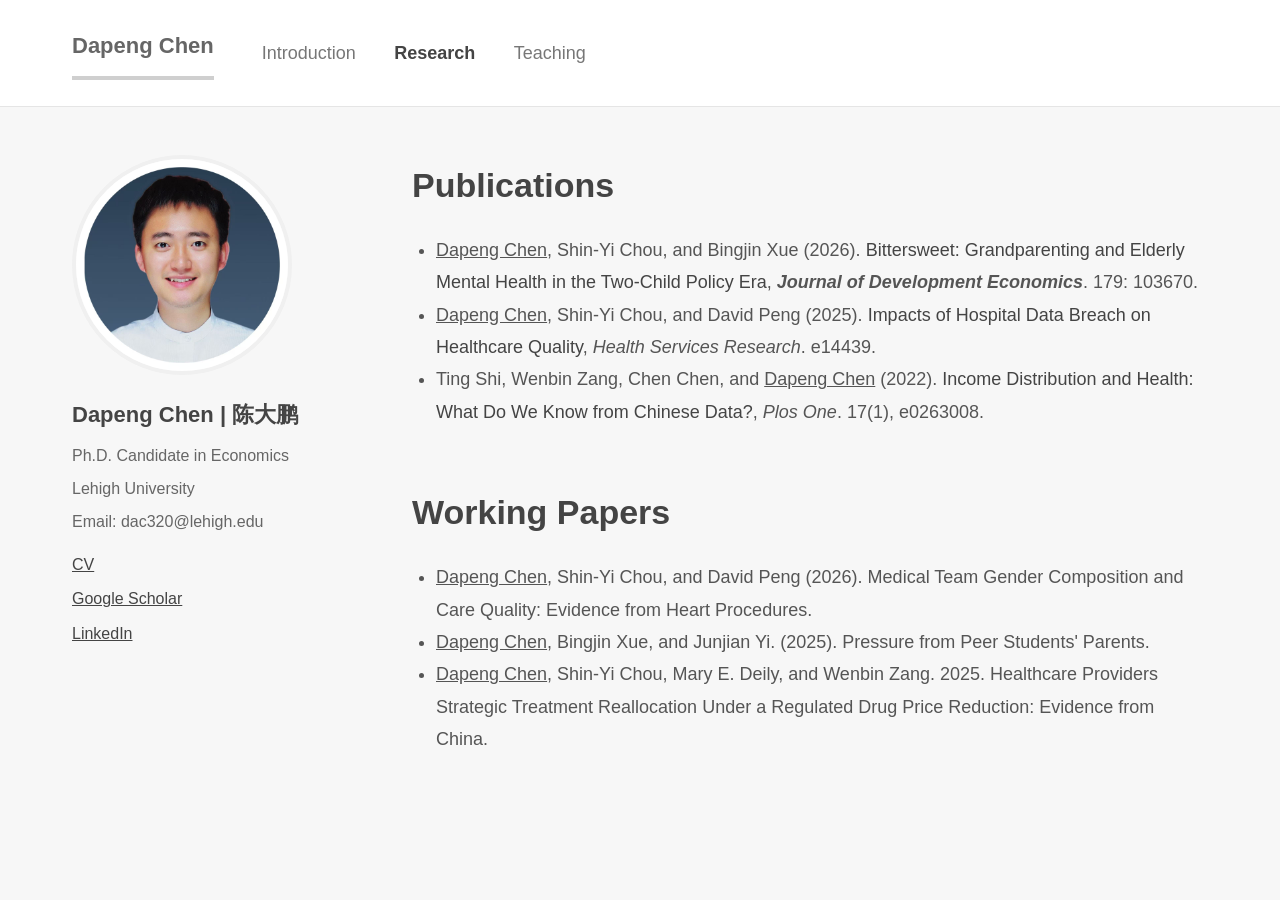
==== research.html @ 806af9d9 "Update research.html" ====
<!doctype html>
<html lang="en">
<head>
  <meta charset="UTF-8">
  <meta name="viewport" content="width=device-width, initial-scale=1.0">
  <title>Dapeng Chen | Research</title>
  <link rel="stylesheet" href="style.css">
</head>
<body>
  <header class="site-header">
    <div class="header-inner">
      <a href="index.html" class="site-title">Dapeng Chen</a>
      <nav class="nav">
        <a href="index.html">Introduction</a>
        <a href="research.html" class="active">Research</a>
        <a href="teaching.html">Teaching</a>
      </nav>
    </div>
  </header>

  <main class="page">
    <aside class="sidebar">
      <img src="profile.jpg" alt="Dapeng Chen" class="profile-photo">

      <div class="profile-name">Dapeng Chen | 陈大鹏</div>
      <div class="profile-line">Ph.D. Candidate in Economics</div>
      <div class="profile-line">Lehigh University</div>
      <div class="profile-line">Email: dac320@lehigh.edu</div>

      <div class="profile-links">
        <a href="https://drive.google.com/file/d/1LRBIiUbtvC-Ue6EfIoA8NzujQjFqVVq4/view?usp=drive_link">CV</a>
        <a href="https://scholar.google.com/citations?user=yfBM8U8AAAAJ&hl=en">Google Scholar</a>
        <a href="https://www.linkedin.com/in/dapeng-chen-15837a333/">LinkedIn</a>
      </div>
    </aside>

    <section>
      
       <div class="content-section">
        <h2>Publications</h2>
        <ul class = "pub-list">
          <li><u>Dapeng Chen</u>, Shin-Yi Chou, and Bingjin Xue (2026). <a href="https://www.sciencedirect.com/science/article/abs/pii/S0304387825002214">Bittersweet: Grandparenting and Elderly Mental Health in the Two-Child Policy Era</a>, 
            <strong><em>Journal of Development Economics</em></strong>. 179: 103670.</li>
          <li><u>Dapeng Chen</u>, Shin-Yi Chou, and David Peng (2025). <a href="https://onlinelibrary.wiley.com/doi/abs/10.1111/1475-6773.14439">Impacts of Hospital Data Breach on Healthcare Quality</a>,
            <em>Health Services Research</em>. e14439.</li>
          <li>Ting Shi, Wenbin Zang, Chen Chen, and <u>Dapeng Chen</u> (2022). <a href="https://journals.plos.org/plosone/article?id=10.1371/journal.pone.0263008">Income Distribution and Health: What Do We Know from Chinese Data?</a>,
            <em>Plos One</em>. 17(1), e0263008.</li>
        </ul>
      </div>

      <div class="content-section">
        <h2>Working Papers</h2>
        <ul>
          <li><u>Dapeng Chen</u>, Shin-Yi Chou, and David Peng (2026). Medical Team Gender Composition and Care Quality: Evidence from Heart Procedures.</li>
          <li><u>Dapeng Chen</u>, Bingjin Xue, and Junjian Yi. (2025). Pressure from Peer Students' Parents.</li>
          <li><u>Dapeng Chen</u>, Shin-Yi Chou, Mary E. Deily, and Wenbin Zang. 2025. Healthcare Providers Strategic Treatment Reallocation Under a Regulated Drug Price Reduction: 
            Evidence from China.
</li>
        </ul>
      </div>

     
    </section>
  </main>
</body>
</html>
---- style.css ----
@import url('https://fonts.googleapis.com/css2?family=Lato:wght@300;400;700&display=swap');

* {
  box-sizing: border-box;
}

body {
  margin: 0;
  font-family: 'Inter', 'Helvetica Neue', Arial, sans-serif;
  background: #f7f7f7;
  color: #4a4a4a;
  line-height: 1.8;
}

a {
  color: #444;
  text-decoration: none;
}

a:hover {
  text-decoration: underline;
}

.site-header {
  background: #ffffff;
  border-bottom: 1px solid #e5e5e5;
}

.header-inner {
  max-width: 1200px;
  margin: 0 auto;
  padding: 26px 32px;
  display: flex;
  align-items: center;
  gap: 48px;
}

.site-title {
  font-size: 22px;
  font-weight: 700;
  color: #666;
  padding-bottom: 10px;
  border-bottom: 4px solid #cfcfcf;
}

.nav a {
  margin-right: 34px;
  font-size: 18px;
  color: #777;
}

.nav a.active {
  color: #444;
  font-weight: 700;
}

.page {
  max-width: 1200px;
  margin: 48px auto 70px auto;
  padding: 0 32px;
  display: grid;
  grid-template-columns: 260px minmax(0, 1fr);
  gap: 80px;
  align-items: start;
}

.sidebar {
  width: 260px;
}

.profile-photo {
  width: 220px !important;
  height: 220px !important;
  max-width: 220px !important;
  object-fit: cover;
  border-radius: 50%;
  display: block;
  border: 4px solid #f0f0f0;
}

.profile-name {
  margin-top: 20px;
  margin-bottom: 8px;
  font-size: 22px;
  font-weight: 700;
  color: #444;
}

.profile-line {
  font-size: 16px;
  color: #666;
  margin-bottom: 4px;
}

.profile-links {
  margin-top: 14px;
}

.profile-links a {
  display: block;
  margin-bottom: 6px;
  text-decoration: underline;
}

.content-section {
  margin-bottom: 54px;
}

.content-section h2 {
  font-size: 34px;
  font-weight: 700;
  color: #444;
  margin-top: 0;
  margin-bottom: 18px;
}

.content-section p,
.content-section li {
  font-size: 18px;
  color: #555;
}

.content-section ul {
  padding-left: 24px;
}

.highlight {
  font-weight: 700;
  color: #222;
}

@media (max-width: 900px) {
  .header-inner {
    flex-direction: column;
    align-items: flex-start;
    gap: 18px;
  }

  .page {
    grid-template-columns: 1fr;
    gap: 36px;
  }

  .sidebar {
    width: 100%;
  }

  .profile-photo {
    width: 180px !important;
    height: 180px !important;
    max-width: 180px !important;
  }
}
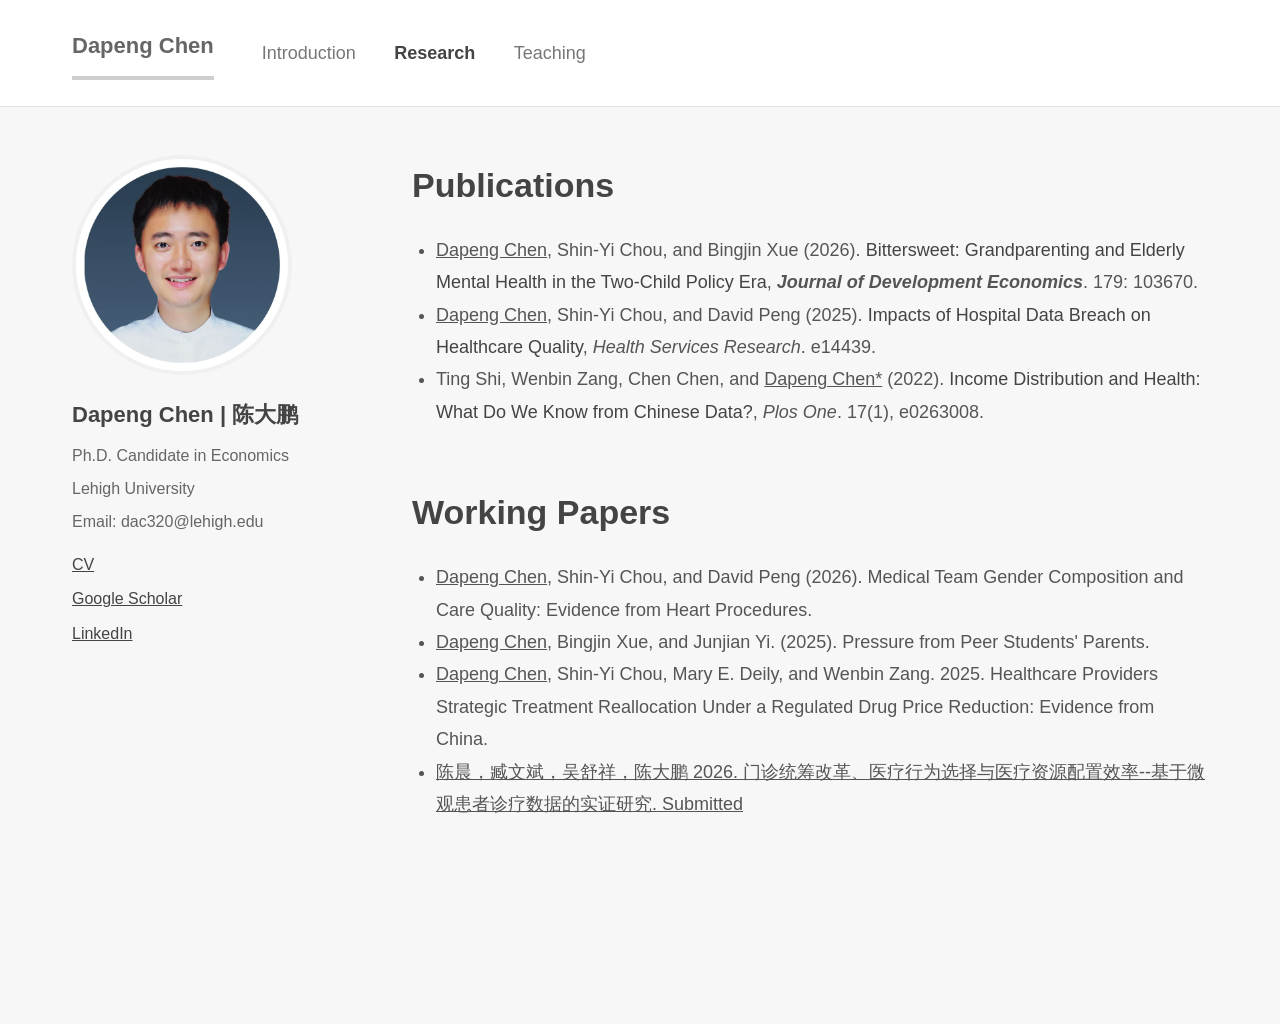
==== commit 3da201ec: "Update research.html" ====
--- a/research.html
+++ b/research.html
@@ -43,7 +43,7 @@
             <strong><em>Journal of Development Economics</em></strong>. 179: 103670.</li>
           <li><u>Dapeng Chen</u>, Shin-Yi Chou, and David Peng (2025). <a href="https://onlinelibrary.wiley.com/doi/abs/10.1111/1475-6773.14439">Impacts of Hospital Data Breach on Healthcare Quality</a>,
             <em>Health Services Research</em>. e14439.</li>
-          <li>Ting Shi, Wenbin Zang, Chen Chen, and <u>Dapeng Chen</u> (2022). <a href="https://journals.plos.org/plosone/article?id=10.1371/journal.pone.0263008">Income Distribution and Health: What Do We Know from Chinese Data?</a>,
+          <li>Ting Shi, Wenbin Zang, Chen Chen, and <u>Dapeng Chen*</u> (2022). <a href="https://journals.plos.org/plosone/article?id=10.1371/journal.pone.0263008">Income Distribution and Health: What Do We Know from Chinese Data?</a>,
             <em>Plos One</em>. 17(1), e0263008.</li>
         </ul>
       </div>
@@ -55,6 +55,7 @@
           <li><u>Dapeng Chen</u>, Bingjin Xue, and Junjian Yi. (2025). Pressure from Peer Students' Parents.</li>
           <li><u>Dapeng Chen</u>, Shin-Yi Chou, Mary E. Deily, and Wenbin Zang. 2025. Healthcare Providers Strategic Treatment Reallocation Under a Regulated Drug Price Reduction: 
             Evidence from China.
+          <li><u>陈晨，臧文斌，吴舒祥，<u>陈大鹏</u> 2026. 门诊统筹改革、医疗行为选择与医疗资源配置效率--基于微观患者诊疗数据的实证研究. Submitted
 </li>
         </ul>
       </div>
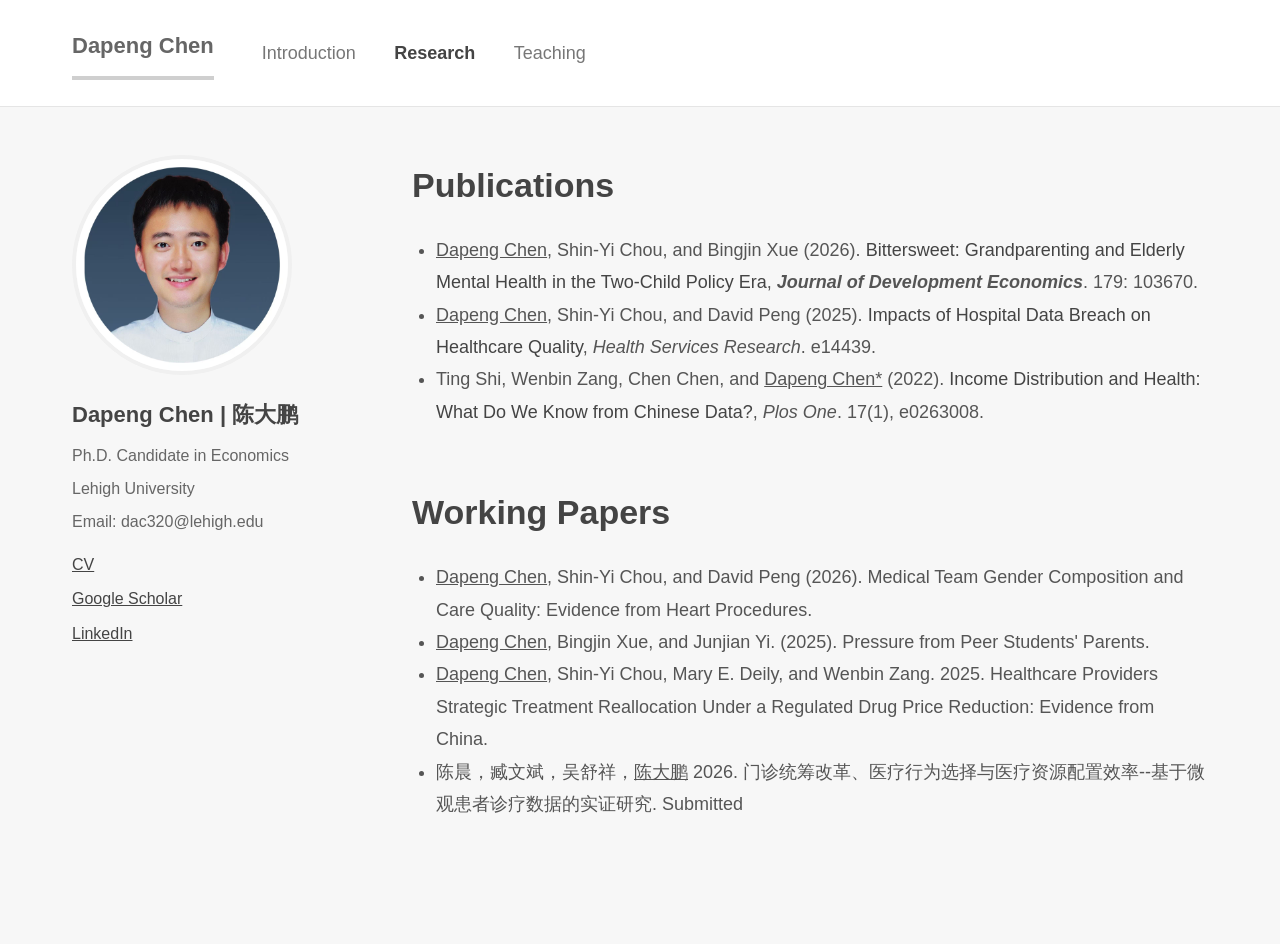
==== commit 22fecb00: "Update research.html" ====
--- a/research.html
+++ b/research.html
@@ -55,7 +55,7 @@
           <li><u>Dapeng Chen</u>, Bingjin Xue, and Junjian Yi. (2025). Pressure from Peer Students' Parents.</li>
           <li><u>Dapeng Chen</u>, Shin-Yi Chou, Mary E. Deily, and Wenbin Zang. 2025. Healthcare Providers Strategic Treatment Reallocation Under a Regulated Drug Price Reduction: 
             Evidence from China.
-          <li><u>陈晨，臧文斌，吴舒祥，<u>陈大鹏</u> 2026. 门诊统筹改革、医疗行为选择与医疗资源配置效率--基于微观患者诊疗数据的实证研究. Submitted
+          <li>陈晨，臧文斌，吴舒祥，<u>陈大鹏</u> 2026. 门诊统筹改革、医疗行为选择与医疗资源配置效率--基于微观患者诊疗数据的实证研究. Submitted
 </li>
         </ul>
       </div>
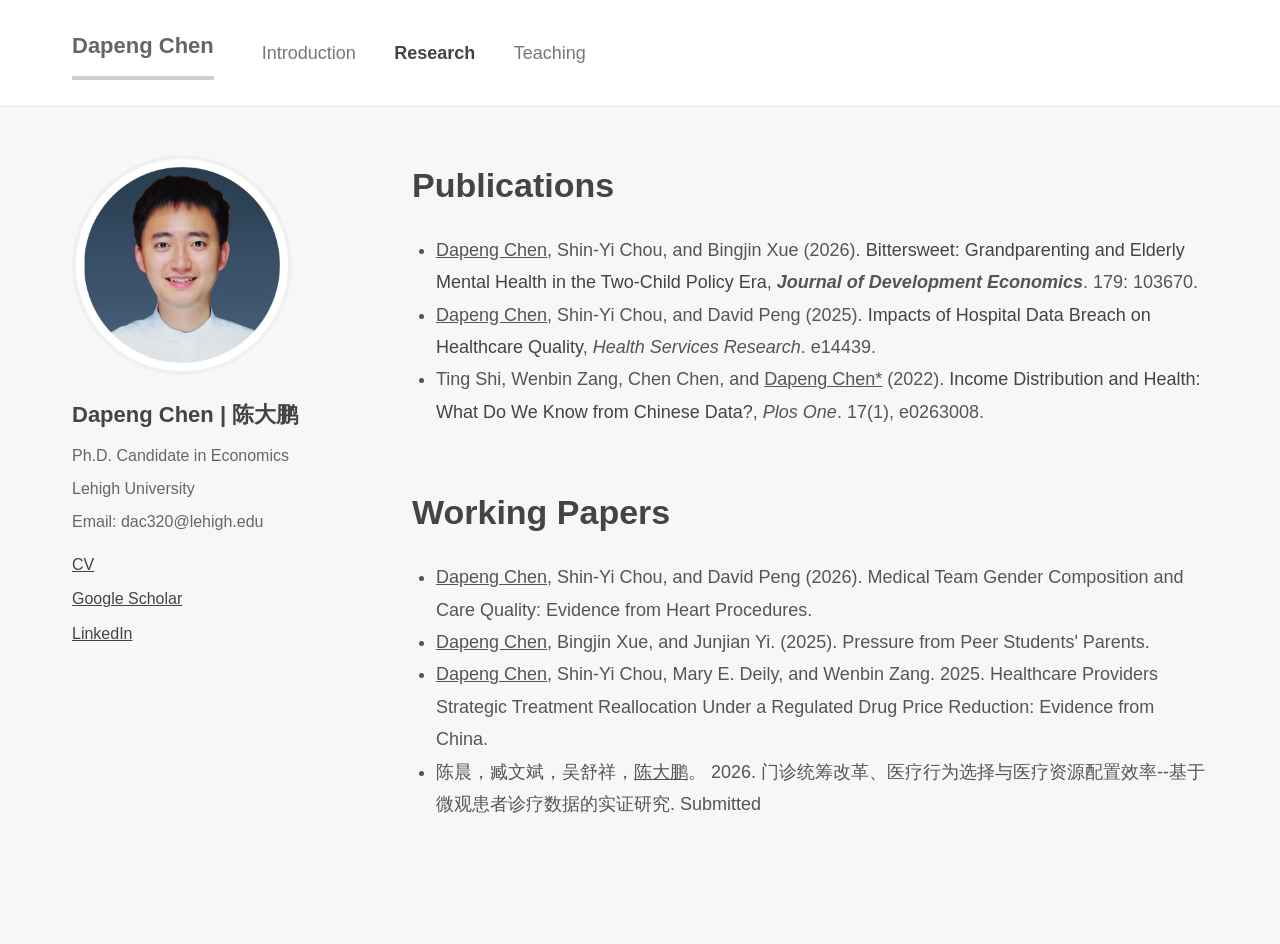
==== commit 1e54fa0c: "Update research.html" ====
--- a/research.html
+++ b/research.html
@@ -54,9 +54,9 @@
           <li><u>Dapeng Chen</u>, Shin-Yi Chou, and David Peng (2026). Medical Team Gender Composition and Care Quality: Evidence from Heart Procedures.</li>
           <li><u>Dapeng Chen</u>, Bingjin Xue, and Junjian Yi. (2025). Pressure from Peer Students' Parents.</li>
           <li><u>Dapeng Chen</u>, Shin-Yi Chou, Mary E. Deily, and Wenbin Zang. 2025. Healthcare Providers Strategic Treatment Reallocation Under a Regulated Drug Price Reduction: 
-            Evidence from China.
-          <li>陈晨，臧文斌，吴舒祥，<u>陈大鹏</u> 2026. 门诊统筹改革、医疗行为选择与医疗资源配置效率--基于微观患者诊疗数据的实证研究. Submitted
-</li>
+            Evidence from China.</li>
+          <li>陈晨，臧文斌，吴舒祥，<u>陈大鹏</u>。 2026. 门诊统筹改革、医疗行为选择与医疗资源配置效率--基于微观患者诊疗数据的实证研究. Submitted</li>
+
         </ul>
       </div>
 
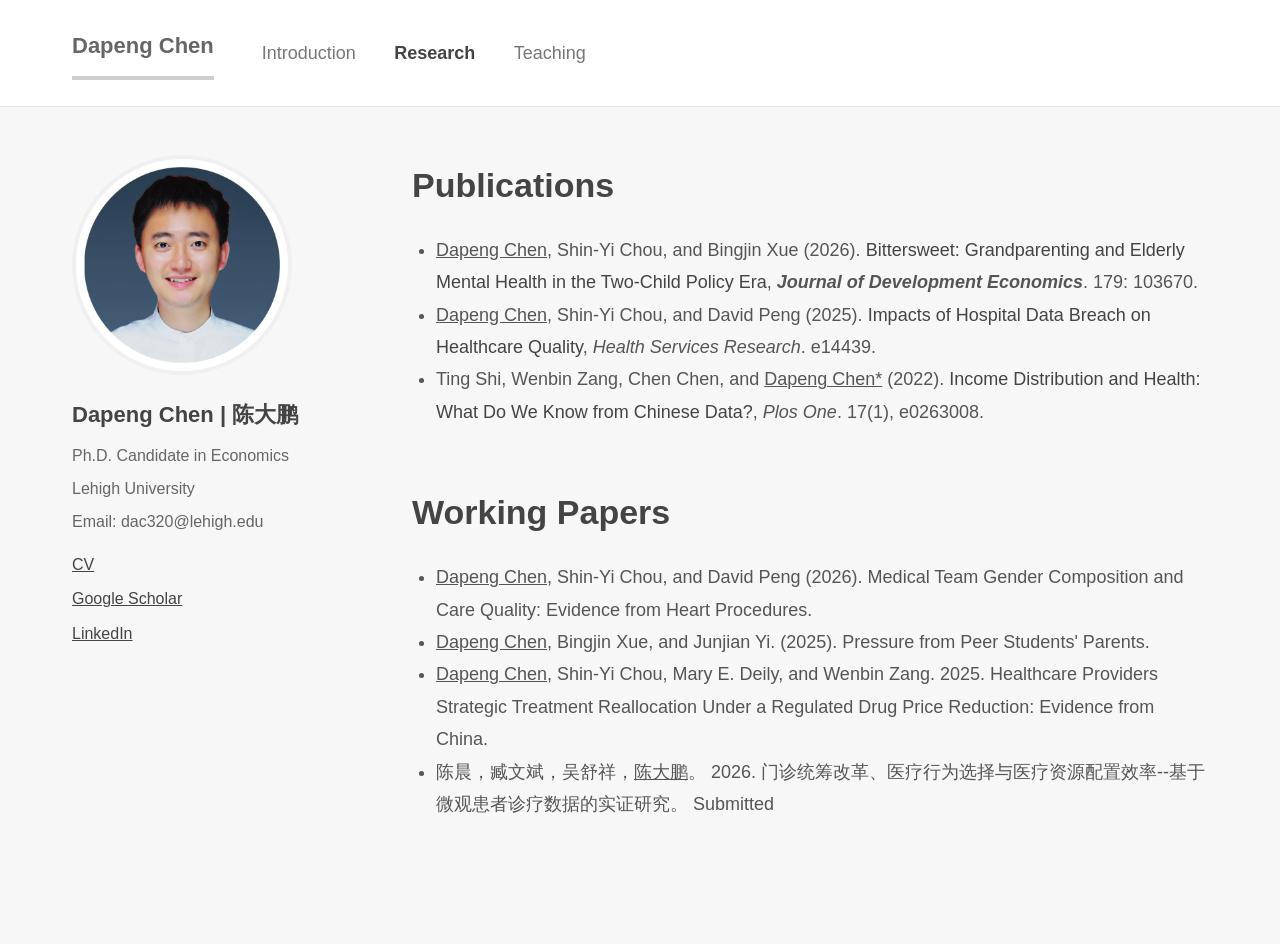
==== commit 5ab00a49: "Update research.html" ====
--- a/research.html
+++ b/research.html
@@ -55,7 +55,7 @@
           <li><u>Dapeng Chen</u>, Bingjin Xue, and Junjian Yi. (2025). Pressure from Peer Students' Parents.</li>
           <li><u>Dapeng Chen</u>, Shin-Yi Chou, Mary E. Deily, and Wenbin Zang. 2025. Healthcare Providers Strategic Treatment Reallocation Under a Regulated Drug Price Reduction: 
             Evidence from China.</li>
-          <li>陈晨，臧文斌，吴舒祥，<u>陈大鹏</u>。 2026. 门诊统筹改革、医疗行为选择与医疗资源配置效率--基于微观患者诊疗数据的实证研究. Submitted</li>
+          <li>陈晨，臧文斌，吴舒祥，<u>陈大鹏</u>。 2026. 门诊统筹改革、医疗行为选择与医疗资源配置效率--基于微观患者诊疗数据的实证研究。 Submitted</li>
 
         </ul>
       </div>
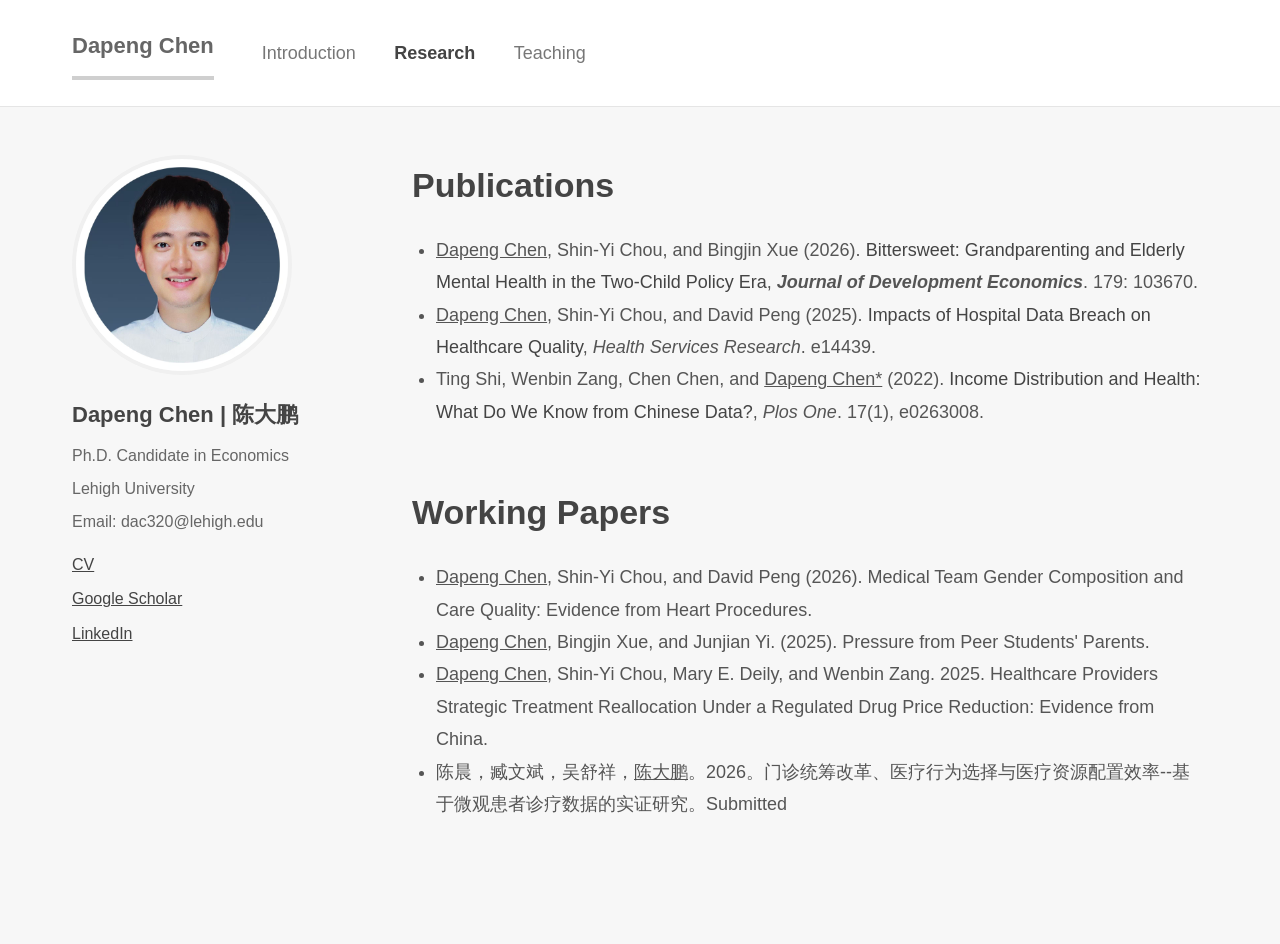
==== commit 14d61a3f: "Update research.html" ====
--- a/research.html
+++ b/research.html
@@ -55,7 +55,7 @@
           <li><u>Dapeng Chen</u>, Bingjin Xue, and Junjian Yi. (2025). Pressure from Peer Students' Parents.</li>
           <li><u>Dapeng Chen</u>, Shin-Yi Chou, Mary E. Deily, and Wenbin Zang. 2025. Healthcare Providers Strategic Treatment Reallocation Under a Regulated Drug Price Reduction: 
             Evidence from China.</li>
-          <li>陈晨，臧文斌，吴舒祥，<u>陈大鹏</u>。 2026. 门诊统筹改革、医疗行为选择与医疗资源配置效率--基于微观患者诊疗数据的实证研究。 Submitted</li>
+          <li>陈晨，臧文斌，吴舒祥，<u>陈大鹏</u>。2026。门诊统筹改革、医疗行为选择与医疗资源配置效率--基于微观患者诊疗数据的实证研究。Submitted</li>
 
         </ul>
       </div>
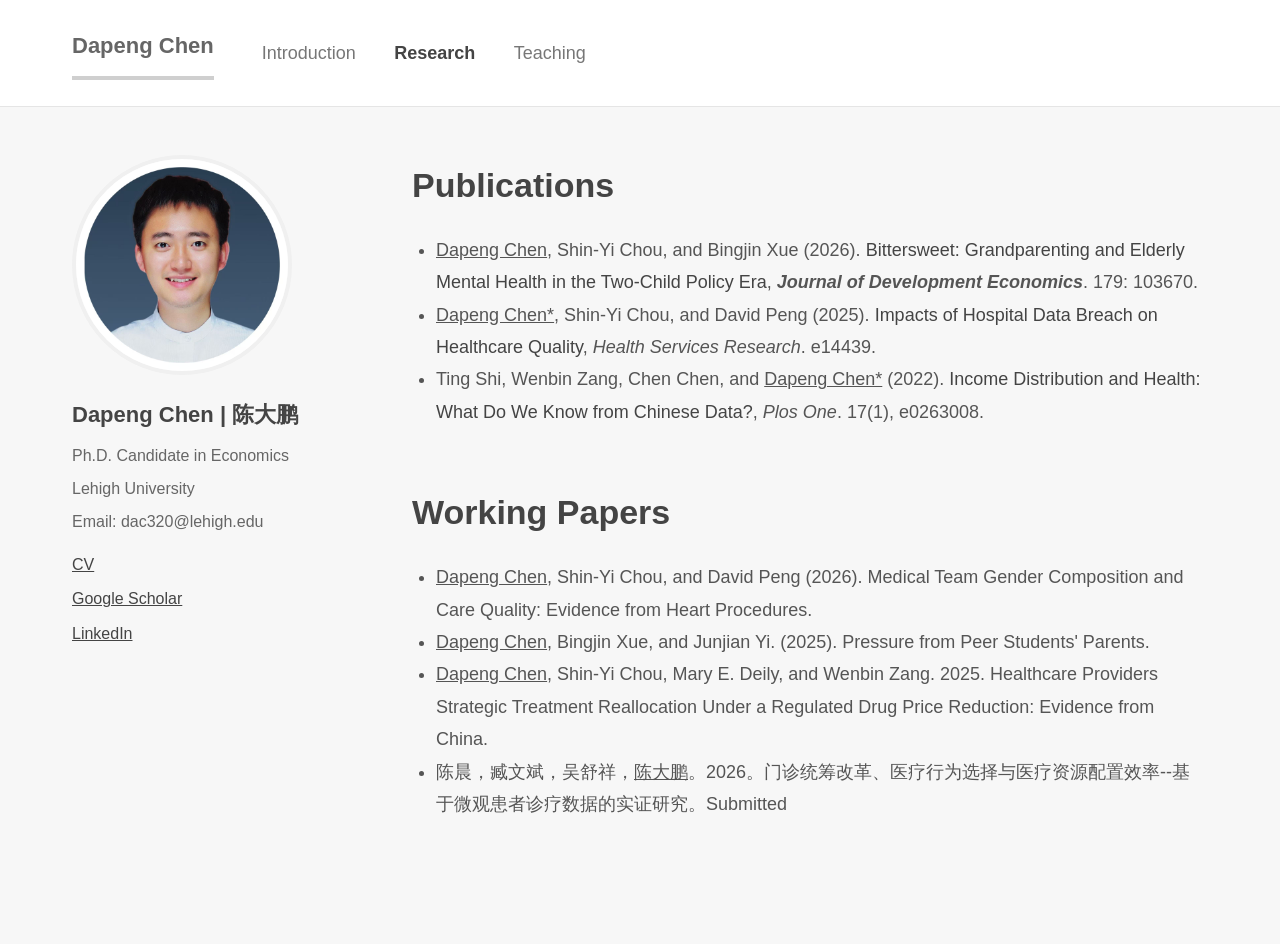
==== commit ee748277: "Update research.html" ====
--- a/research.html
+++ b/research.html
@@ -41,7 +41,7 @@
         <ul class = "pub-list">
           <li><u>Dapeng Chen</u>, Shin-Yi Chou, and Bingjin Xue (2026). <a href="https://www.sciencedirect.com/science/article/abs/pii/S0304387825002214">Bittersweet: Grandparenting and Elderly Mental Health in the Two-Child Policy Era</a>, 
             <strong><em>Journal of Development Economics</em></strong>. 179: 103670.</li>
-          <li><u>Dapeng Chen</u>, Shin-Yi Chou, and David Peng (2025). <a href="https://onlinelibrary.wiley.com/doi/abs/10.1111/1475-6773.14439">Impacts of Hospital Data Breach on Healthcare Quality</a>,
+          <li><u>Dapeng Chen*</u>, Shin-Yi Chou, and David Peng (2025). <a href="https://onlinelibrary.wiley.com/doi/abs/10.1111/1475-6773.14439">Impacts of Hospital Data Breach on Healthcare Quality</a>,
             <em>Health Services Research</em>. e14439.</li>
           <li>Ting Shi, Wenbin Zang, Chen Chen, and <u>Dapeng Chen*</u> (2022). <a href="https://journals.plos.org/plosone/article?id=10.1371/journal.pone.0263008">Income Distribution and Health: What Do We Know from Chinese Data?</a>,
             <em>Plos One</em>. 17(1), e0263008.</li>
